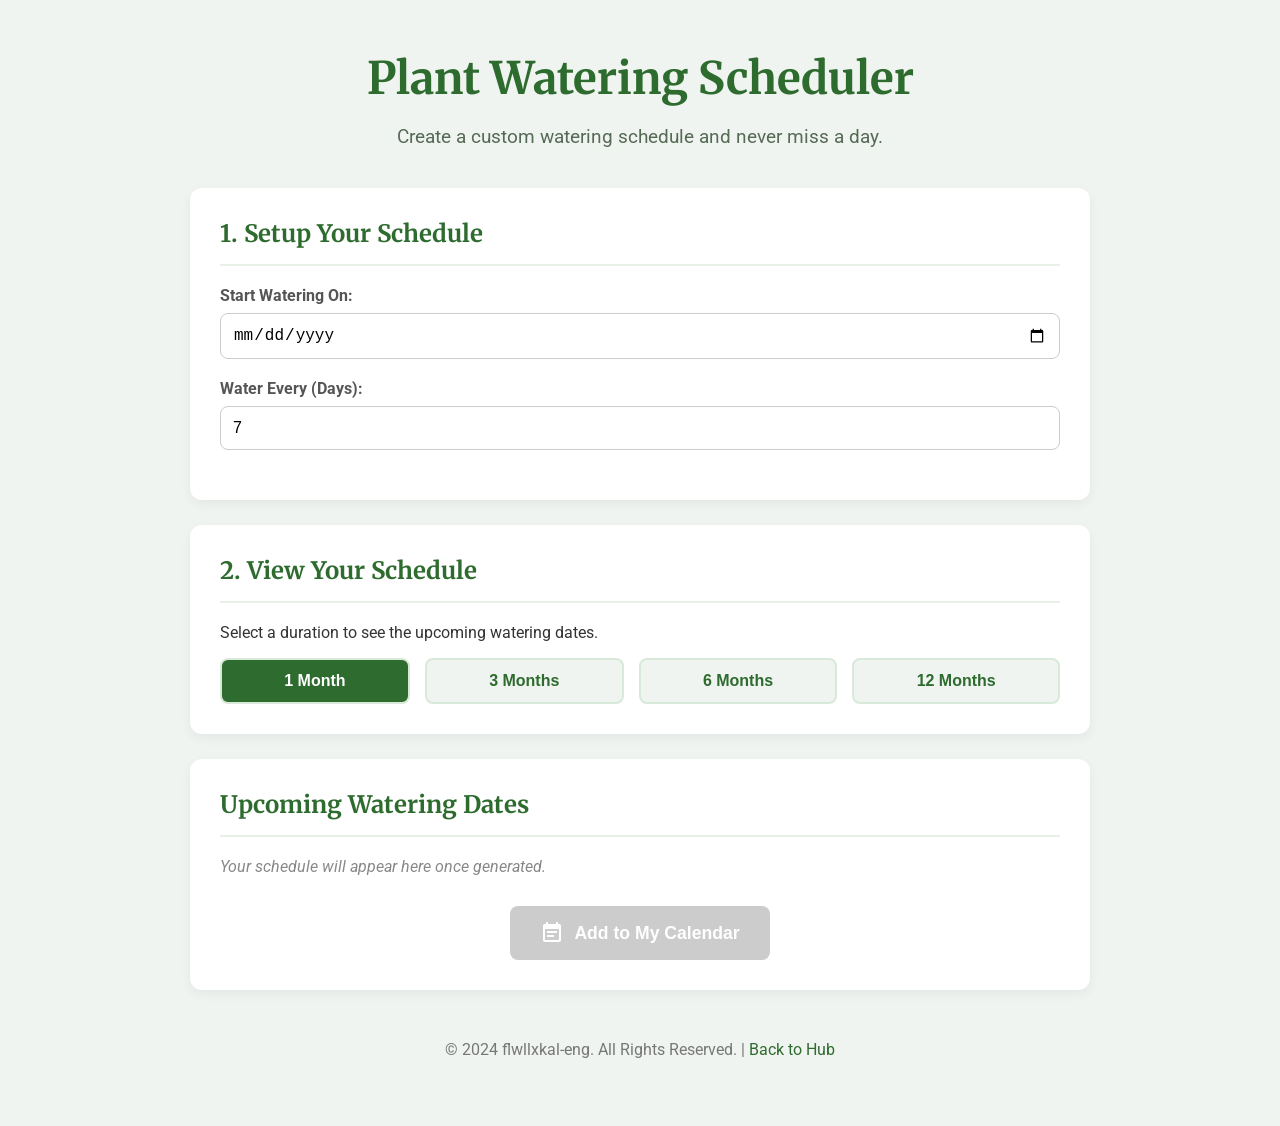
==== series2/index.html @ 16d80667 "feat: Create Series #2 - Plant Watering Scheduler" ====
<!DOCTYPE html>
<html lang="en">
<head>
    <meta charset="UTF-8">
    <meta name="viewport" content="width=device-width, initial-scale=1.0">
    <title>Series #2: Plant Watering Scheduler</title>
    <meta name="description" content="A tool to create and track a watering schedule for your plants.">
    <link rel="stylesheet" href="style.css">
    <link rel="preconnect" href="https://fonts.googleapis.com">
    <link rel="preconnect" href="https://fonts.gstatic.com" crossorigin>
    <link href="https://fonts.googleapis.com/css2?family=Roboto:wght@400;700&family=Merriweather:wght@400;700&display=swap" rel="stylesheet">
</head>
<body>
    <div class="app-container">
        <header class="app-header">
            <h1>Plant Watering Scheduler</h1>
            <p>Create a custom watering schedule and never miss a day.</p>
        </header>

        <main class="scheduler-tool">
            <div class="controls-card">
                <h2>1. Setup Your Schedule</h2>
                <div class="input-group">
                    <label for="start-date">Start Watering On:</label>
                    <input type="date" id="start-date" name="start-date">
                </div>
                <div class="input-group">
                    <label for="watering-interval">Water Every (Days):</label>
                    <input type="number" id="watering-interval" name="watering-interval" value="7" min="1">
                </div>
            </div>

            <div class="duration-card">
                <h2>2. View Your Schedule</h2>
                <p>Select a duration to see the upcoming watering dates.</p>
                <div class="duration-buttons">
                    <button class="duration-btn active" data-months="1">1 Month</button>
                    <button class="duration-btn" data-months="3">3 Months</button>
                    <button class="duration-btn" data-months="6">6 Months</button>
                    <button class="duration-btn" data-months="12">12 Months</button>
                </div>
            </div>

            <div id="schedule-output" class="schedule-output-card">
                <h2>Upcoming Watering Dates</h2>
                <div id="schedule-list" class="schedule-list">
                    <p class="placeholder">Your schedule will appear here once generated.</p>
                </div>
                <div class="export-section">
                     <button id="export-calendar-btn" class="export-btn" disabled>
                        <svg xmlns="http://www.w3.org/2000/svg" height="24px" viewBox="0 0 24 24" width="24px" fill="#FFFFFF"><path d="M0 0h24v24H0z" fill="none"/><path d="M17 10H7v2h10v-2zm2-7h-1V1h-2v2H8V1H6v2H5c-1.11 0-1.99.9-1.99 2L3 19c0 1.1.89 2 2 2h14c1.1 0 2-.9 2-2V5c0-1.1-.9-2-2-2zm0 16H5V8h14v11zm-5-5H7v2h7v-2z"/></svg>
                        <span>Add to My Calendar</span>
                    </button>
                </div>
            </div>
        </main>

        <footer class="app-footer">
            <p>&copy; 2024 flwllxkal-eng. All Rights Reserved. | <a href="../">Back to Hub</a></p>
        </footer>
    </div>
    <script src="main.js"></script>
</body>
</html>
---- series2/style.css ----
body {
    font-family: 'Roboto', sans-serif;
    background-color: #f0f4f0; /* Light greenish-gray */
    color: #333;
    margin: 0;
}

.app-container {
    max-width: 900px;
    margin: 30px auto;
    padding: 20px;
}

/* Header */
.app-header {
    text-align: center;
    margin-bottom: 40px;
}

.app-header h1 {
    font-family: 'Merriweather', serif;
    font-size: 2.8rem;
    color: #2e6b2e; /* Dark Green */
    margin: 0;
}

.app-header p {
    font-size: 1.2rem;
    color: #556b55; /* Muted Green */
}

/* Main Tool Area */
.scheduler-tool > * {
    background-color: #ffffff;
    border-radius: 12px;
    padding: 30px;
    margin-bottom: 25px;
    box-shadow: 0 4px 12px rgba(0, 0, 0, 0.05);
}

/* Input & Controls */
.controls-card h2, .duration-card h2, .schedule-output-card h2 {
    font-family: 'Merriweather', serif;
    color: #2e6b2e;
    margin-top: 0;
    border-bottom: 2px solid #e8f0e8;
    padding-bottom: 15px;
}

.input-group {
    margin-bottom: 20px;
    display: flex;
    flex-direction: column;
}

.input-group label {
    font-weight: bold;
    margin-bottom: 8px;
    color: #555;
}

.input-group input {
    padding: 12px;
    border: 1px solid #ccc;
    border-radius: 8px;
    font-size: 1rem;
}

/* Duration Buttons */
.duration-buttons {
    display: flex;
    gap: 15px;
    flex-wrap: wrap;
}

.duration-btn {
    flex-grow: 1;
    padding: 12px 20px;
    font-size: 1rem;
    font-weight: bold;
    background-color: #f0f4f0;
    color: #2e6b2e;
    border: 2px solid #d9e9d9;
    border-radius: 8px;
    cursor: pointer;
    transition: background-color 0.2s, color 0.2s;
}

.duration-btn.active, .duration-btn:hover {
    background-color: #2e6b2e; /* Dark Green */
    color: #ffffff;
}

/* Schedule Output */
.schedule-list {
    margin-top: 20px;
}

.schedule-list .placeholder {
    color: #888;
    font-style: italic;
}

.schedule-item {
    padding: 15px;
    background-color: #f9fdf9;
    border-left: 5px solid #68a068; /* Softer Green */
    margin-bottom: 10px;
    border-radius: 0 8px 8px 0;
}

.schedule-item:nth-child(even) {
    background-color: #f4faf4;
}

/* Export Section */
.export-section {
    text-align: center;
    margin-top: 30px;
}

.export-btn {
    background-color: #2e6b2e; /* Dark Green */
    color: white;
    font-size: 1.1rem;
    font-weight: bold;
    padding: 15px 30px;
    border: none;
    border-radius: 8px;
    cursor: pointer;
    display: inline-flex;
    align-items: center;
    gap: 10px;
    transition: background-color 0.3s, transform 0.2s;
}

.export-btn:hover:not(:disabled) {
    background-color: #245524; /* Darker Green */
    transform: translateY(-2px);
}

.export-btn:disabled {
    background-color: #cccccc;
    cursor: not-allowed;
}

/* Footer */
.app-footer {
    text-align: center;
    margin-top: 50px;
    color: #777;
}

.app-footer a {
    color: #2e6b2e;
    text-decoration: none;
}

.app-footer a:hover {
    text-decoration: underline;
}
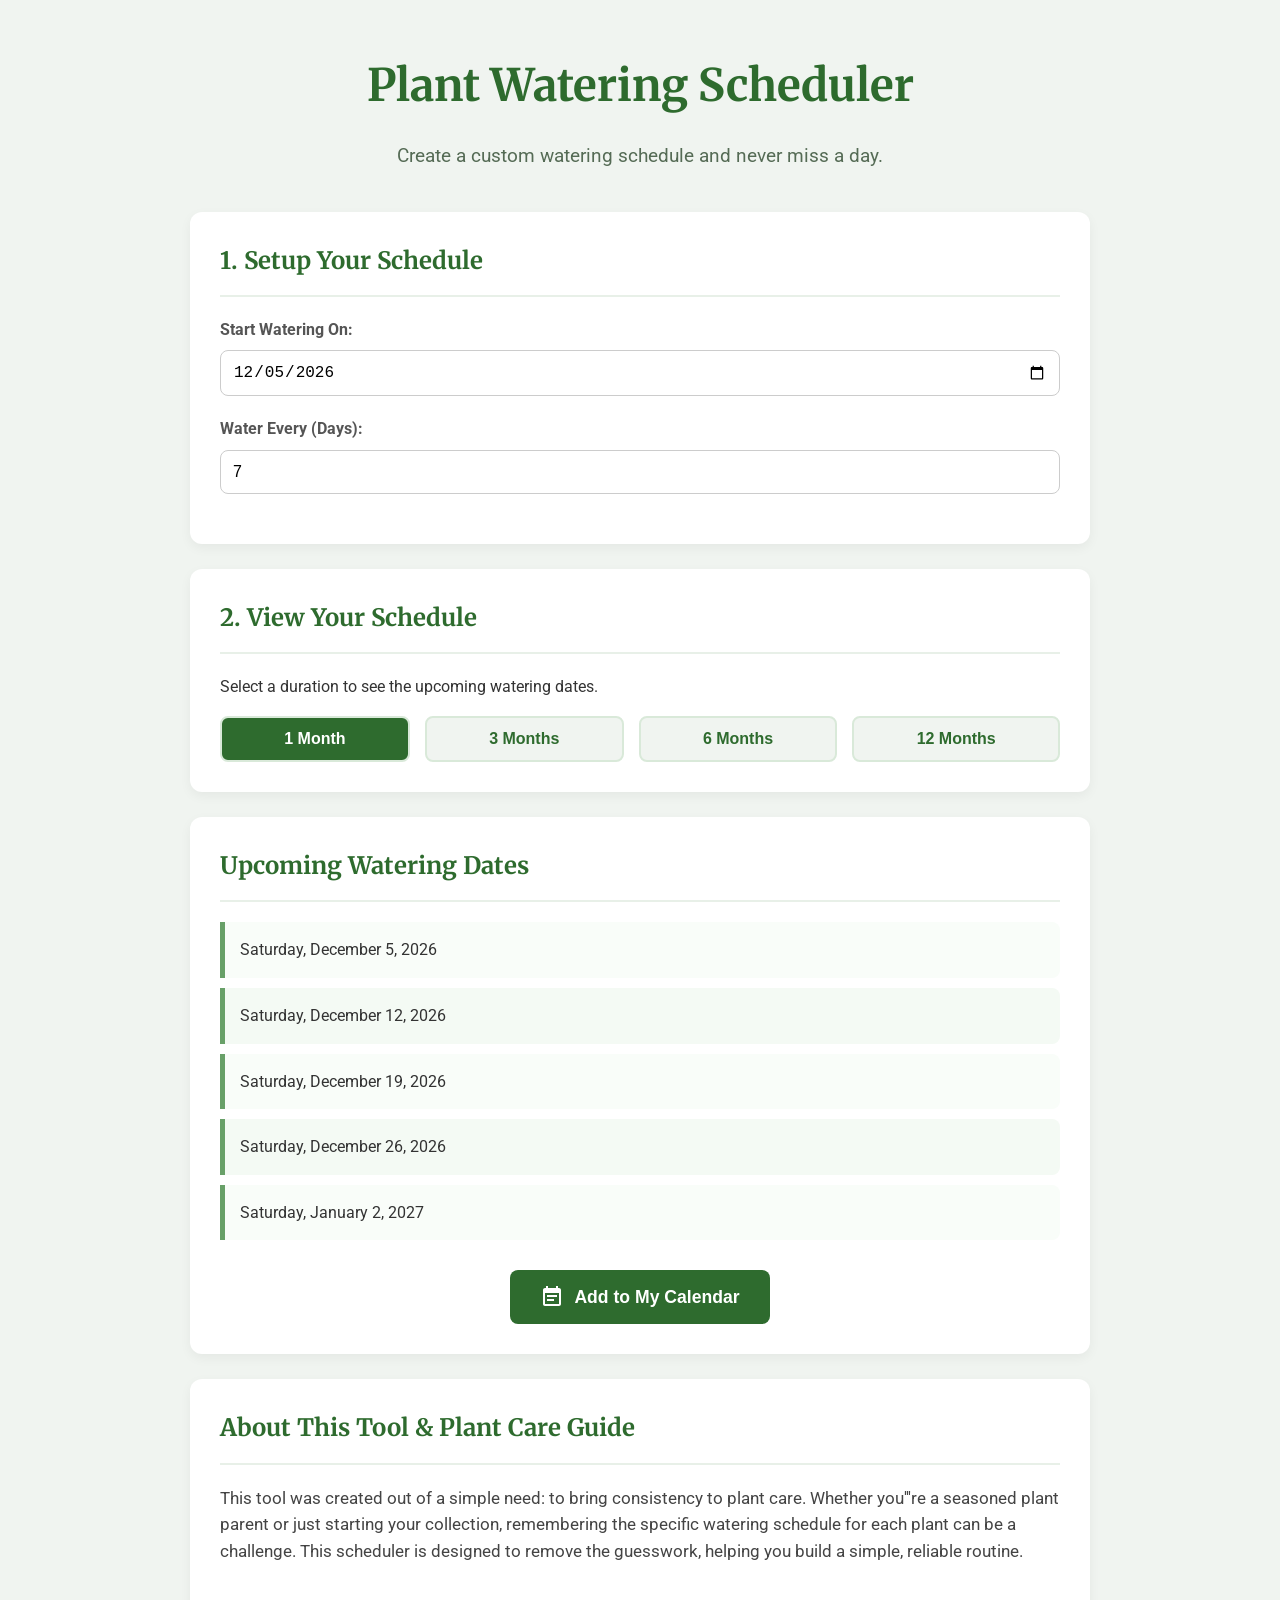
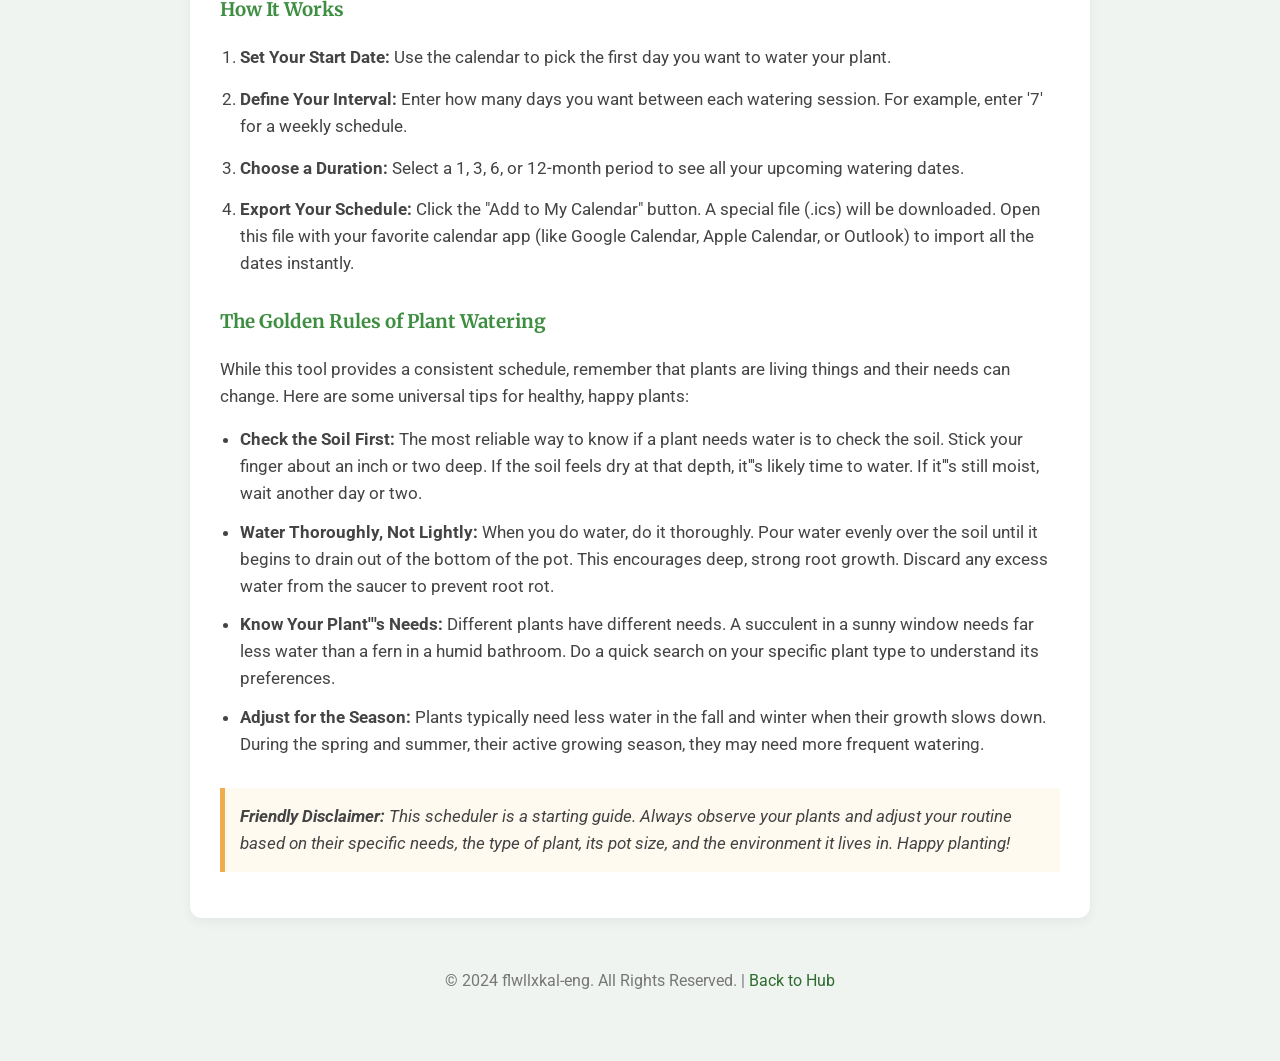
==== commit 0f2c9e37: "feat(series2): Add detailed content and guide" ====
--- a/series2/index.html
+++ b/series2/index.html
@@ -4,7 +4,7 @@
     <meta charset="UTF-8">
     <meta name="viewport" content="width=device-width, initial-scale=1.0">
     <title>Series #2: Plant Watering Scheduler</title>
-    <meta name="description" content="A tool to create and track a watering schedule for your plants.">
+    <meta name="description" content="A free and easy tool to create and track a watering schedule for your plants. Generate a custom calendar and export it with one click.">
     <link rel="stylesheet" href="style.css">
     <link rel="preconnect" href="https://fonts.googleapis.com">
     <link rel="preconnect" href="https://fonts.gstatic.com" crossorigin>
@@ -55,10 +55,34 @@
             </div>
         </main>
 
+        <section class="content-guide">
+            <h2>About This Tool & Plant Care Guide</h2>
+            <p>This tool was created out of a simple need: to bring consistency to plant care. Whether you'''re a seasoned plant parent or just starting your collection, remembering the specific watering schedule for each plant can be a challenge. This scheduler is designed to remove the guesswork, helping you build a simple, reliable routine.</p>
+
+            <h3>How It Works</h3>
+            <ol>
+                <li><strong>Set Your Start Date:</strong> Use the calendar to pick the first day you want to water your plant.</li>
+                <li><strong>Define Your Interval:</strong> Enter how many days you want between each watering session. For example, enter '7' for a weekly schedule.</li>
+                <li><strong>Choose a Duration:</strong> Select a 1, 3, 6, or 12-month period to see all your upcoming watering dates.</li>
+                <li><strong>Export Your Schedule:</strong> Click the "Add to My Calendar" button. A special file (.ics) will be downloaded. Open this file with your favorite calendar app (like Google Calendar, Apple Calendar, or Outlook) to import all the dates instantly.</li>
+            </ol>
+
+            <h3>The Golden Rules of Plant Watering</h3>
+            <p>While this tool provides a consistent schedule, remember that plants are living things and their needs can change. Here are some universal tips for healthy, happy plants:</p>
+            <ul>
+                <li><strong>Check the Soil First:</strong> The most reliable way to know if a plant needs water is to check the soil. Stick your finger about an inch or two deep. If the soil feels dry at that depth, it'''s likely time to water. If it'''s still moist, wait another day or two.</li>
+                <li><strong>Water Thoroughly, Not Lightly:</strong> When you do water, do it thoroughly. Pour water evenly over the soil until it begins to drain out of the bottom of the pot. This encourages deep, strong root growth. Discard any excess water from the saucer to prevent root rot.</li>
+                <li><strong>Know Your Plant'''s Needs:</strong> Different plants have different needs. A succulent in a sunny window needs far less water than a fern in a humid bathroom. Do a quick search on your specific plant type to understand its preferences.</li>
+                <li><strong>Adjust for the Season:</strong> Plants typically need less water in the fall and winter when their growth slows down. During the spring and summer, their active growing season, they may need more frequent watering.</li>
+            </ul>
+
+            <p class="disclaimer"><strong>Friendly Disclaimer:</strong> This scheduler is a starting guide. Always observe your plants and adjust your routine based on their specific needs, the type of plant, its pot size, and the environment it lives in. Happy planting!</p>
+        </section>
+
         <footer class="app-footer">
             <p>&copy; 2024 flwllxkal-eng. All Rights Reserved. | <a href="../">Back to Hub</a></p>
         </footer>
     </div>
     <script src="main.js"></script>
 </body>
-</html>
+</html>
--- a/series2/style.css
+++ b/series2/style.css
@@ -2,6 +2,7 @@
     font-family: 'Roboto', sans-serif;
     background-color: #f0f4f0; /* Light greenish-gray */
     color: #333;
+    line-height: 1.6;
     margin: 0;
 }
 
@@ -29,8 +30,8 @@
     color: #556b55; /* Muted Green */
 }
 
-/* Main Tool Area */
-.scheduler-tool > * {
+/* Main Tool Area & Content Guide */
+.scheduler-tool > *, .content-guide {
     background-color: #ffffff;
     border-radius: 12px;
     padding: 30px;
@@ -38,8 +39,8 @@
     box-shadow: 0 4px 12px rgba(0, 0, 0, 0.05);
 }
 
-/* Input & Controls */
-.controls-card h2, .duration-card h2, .schedule-output-card h2 {
+/* Card Headings */
+.controls-card h2, .duration-card h2, .schedule-output-card h2, .content-guide h2 {
     font-family: 'Merriweather', serif;
     color: #2e6b2e;
     margin-top: 0;
@@ -144,6 +145,41 @@
     cursor: not-allowed;
 }
 
+/* Content Guide Section */
+.content-guide h3 {
+    font-family: 'Merriweather', serif;
+    color: #3e8e41; /* Brighter Green */
+    margin-top: 30px;
+}
+
+.content-guide p,
+.content-guide li {
+    color: #444;
+    font-size: 1.05rem;
+}
+
+.content-guide ol,
+.content-guide ul {
+    padding-left: 20px;
+    margin-top: 10px;
+}
+
+.content-guide ol li {
+    margin-bottom: 15px;
+}
+
+.content-guide ul li {
+    margin-bottom: 12px;
+}
+
+.content-guide .disclaimer {
+    margin-top: 30px;
+    padding: 15px;
+    background-color: #fefaf0;
+    border-left: 5px solid #f0ad4e; /* Warning yellow */
+    font-style: italic;
+}
+
 /* Footer */
 .app-footer {
     text-align: center;
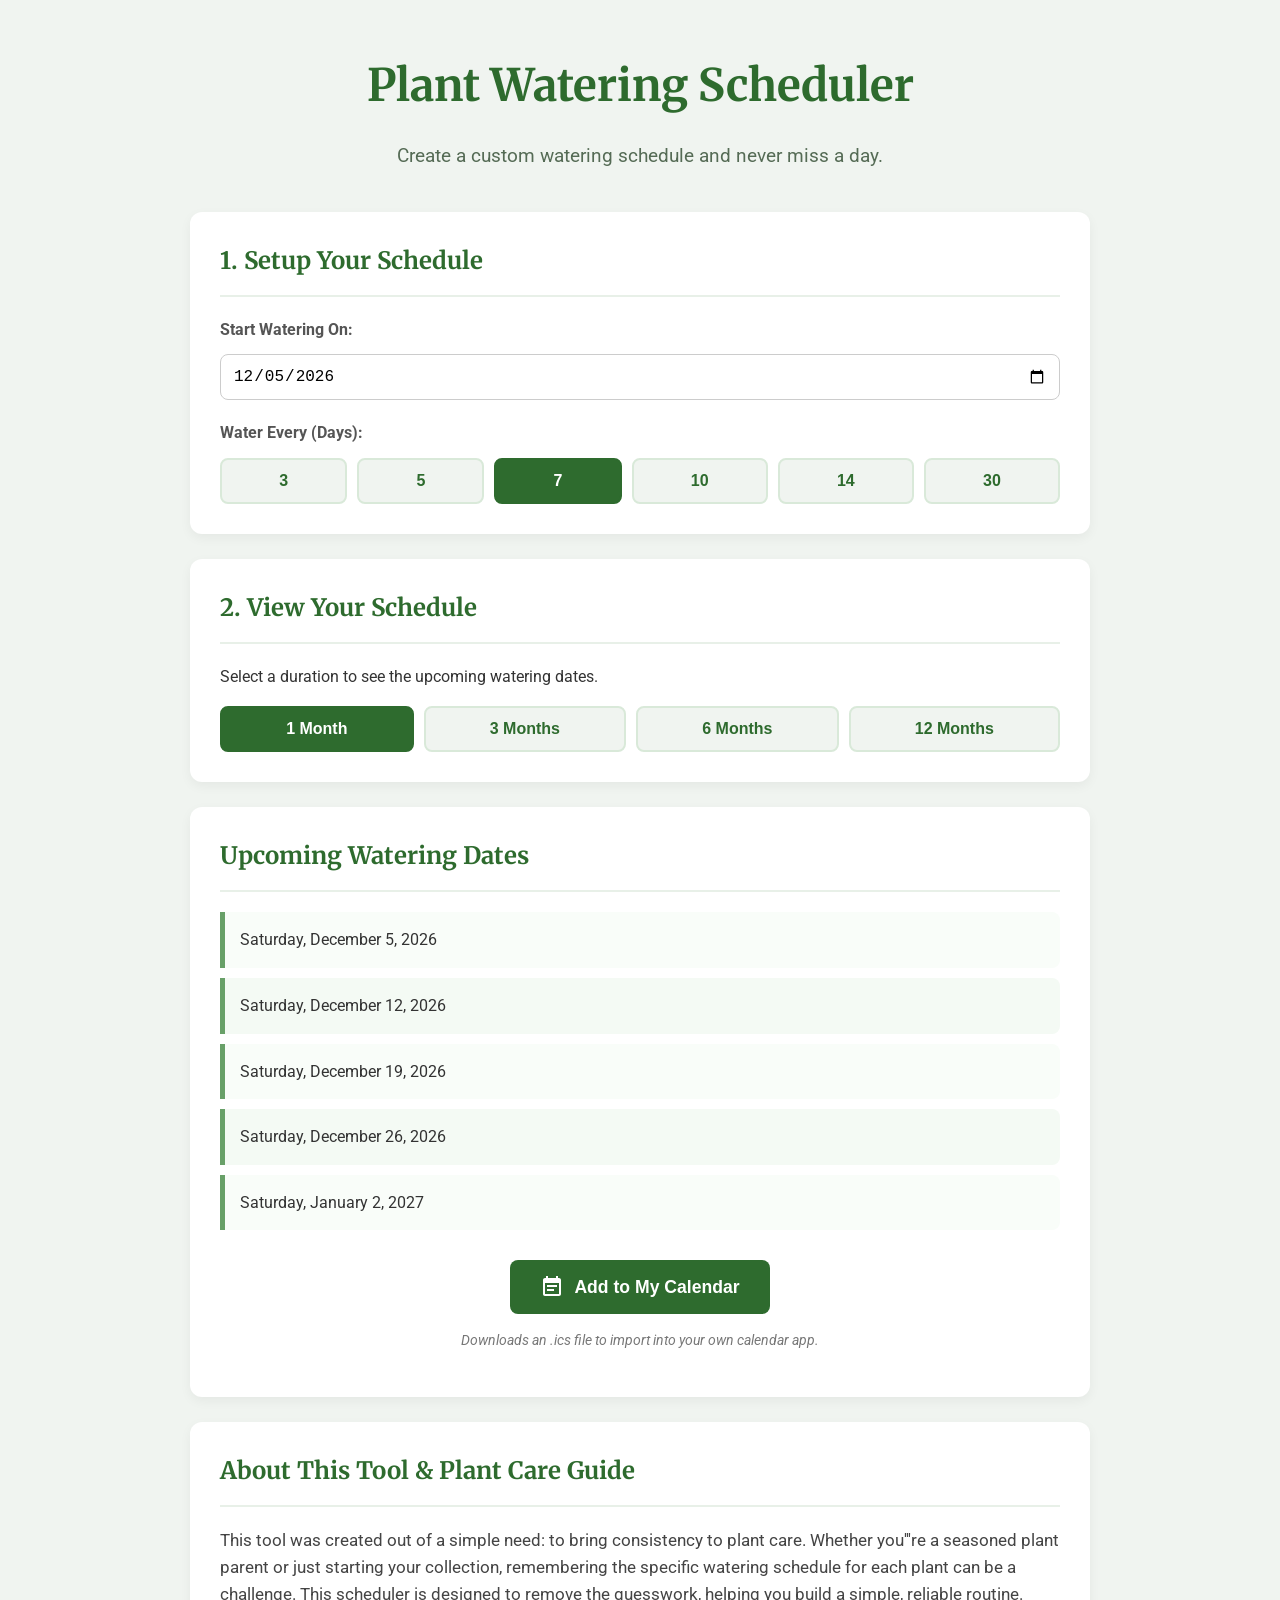
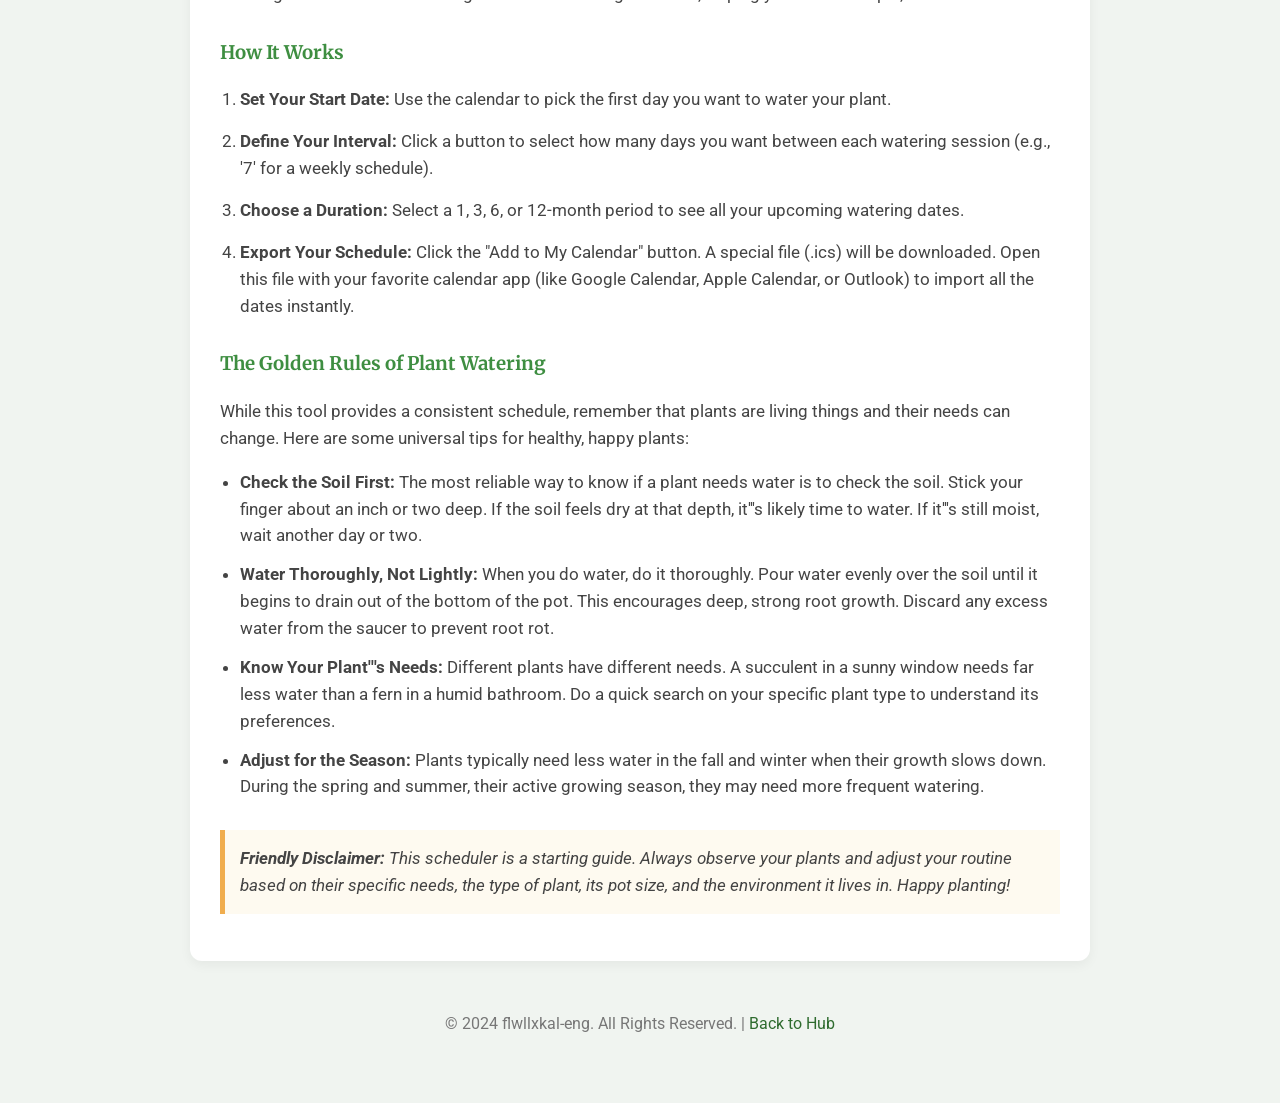
==== commit 21c740ac: "feat(series2): Improve UI and UX based on feedback" ====
--- a/series2/index.html
+++ b/series2/index.html
@@ -26,7 +26,16 @@
                 </div>
                 <div class="input-group">
                     <label for="watering-interval">Water Every (Days):</label>
-                    <input type="number" id="watering-interval" name="watering-interval" value="7" min="1">
+                    <!-- Hidden input to store the actual value -->
+                    <input type="hidden" id="watering-interval" name="watering-interval" value="7">
+                    <div class="interval-buttons">
+                        <button class="interval-btn" data-interval="3">3</button>
+                        <button class="interval-btn" data-interval="5">5</button>
+                        <button class="interval-btn active" data-interval="7">7</button>
+                        <button class="interval-btn" data-interval="10">10</button>
+                        <button class="interval-btn" data-interval="14">14</button>
+                        <button class="interval-btn" data-interval="30">30</button>
+                    </div>
                 </div>
             </div>
 
@@ -51,6 +60,7 @@
                         <svg xmlns="http://www.w3.org/2000/svg" height="24px" viewBox="0 0 24 24" width="24px" fill="#FFFFFF"><path d="M0 0h24v24H0z" fill="none"/><path d="M17 10H7v2h10v-2zm2-7h-1V1h-2v2H8V1H6v2H5c-1.11 0-1.99.9-1.99 2L3 19c0 1.1.89 2 2 2h14c1.1 0 2-.9 2-2V5c0-1.1-.9-2-2-2zm0 16H5V8h14v11zm-5-5H7v2h7v-2z"/></svg>
                         <span>Add to My Calendar</span>
                     </button>
+                    <p class="export-note">Downloads an .ics file to import into your own calendar app.</p>
                 </div>
             </div>
         </main>
@@ -62,7 +72,7 @@
             <h3>How It Works</h3>
             <ol>
                 <li><strong>Set Your Start Date:</strong> Use the calendar to pick the first day you want to water your plant.</li>
-                <li><strong>Define Your Interval:</strong> Enter how many days you want between each watering session. For example, enter '7' for a weekly schedule.</li>
+                <li><strong>Define Your Interval:</strong> Click a button to select how many days you want between each watering session (e.g., '7' for a weekly schedule).</li>
                 <li><strong>Choose a Duration:</strong> Select a 1, 3, 6, or 12-month period to see all your upcoming watering dates.</li>
                 <li><strong>Export Your Schedule:</strong> Click the "Add to My Calendar" button. A special file (.ics) will be downloaded. Open this file with your favorite calendar app (like Google Calendar, Apple Calendar, or Outlook) to import all the dates instantly.</li>
             </ol>
--- a/series2/style.css
+++ b/series2/style.css
@@ -50,33 +50,38 @@
 
 .input-group {
     margin-bottom: 20px;
-    display: flex;
-    flex-direction: column;
+}
+
+.input-group:last-child {
+    margin-bottom: 0;
 }
 
 .input-group label {
     font-weight: bold;
-    margin-bottom: 8px;
+    margin-bottom: 12px;
     color: #555;
-}
-
-.input-group input {
+    display: block;
+}
+
+.input-group input[type="date"] {
     padding: 12px;
     border: 1px solid #ccc;
     border-radius: 8px;
     font-size: 1rem;
-}
-
-/* Duration Buttons */
-.duration-buttons {
+    width: 100%;
+    box-sizing: border-box;
+}
+
+/* Interval & Duration Buttons */
+.interval-buttons, .duration-buttons {
     display: flex;
-    gap: 15px;
+    gap: 10px;
     flex-wrap: wrap;
 }
 
-.duration-btn {
+.interval-btn, .duration-btn {
     flex-grow: 1;
-    padding: 12px 20px;
+    padding: 12px 15px;
     font-size: 1rem;
     font-weight: bold;
     background-color: #f0f4f0;
@@ -84,12 +89,15 @@
     border: 2px solid #d9e9d9;
     border-radius: 8px;
     cursor: pointer;
+    text-align: center;
     transition: background-color 0.2s, color 0.2s;
 }
 
+.interval-btn.active, .interval-btn:hover,
 .duration-btn.active, .duration-btn:hover {
     background-color: #2e6b2e; /* Dark Green */
     color: #ffffff;
+    border-color: #2e6b2e;
 }
 
 /* Schedule Output */
@@ -145,6 +153,13 @@
     cursor: not-allowed;
 }
 
+.export-note {
+    font-size: 0.9rem;
+    color: #777;
+    margin-top: 15px;
+    font-style: italic;
+}
+
 /* Content Guide Section */
 .content-guide h3 {
     font-family: 'Merriweather', serif;
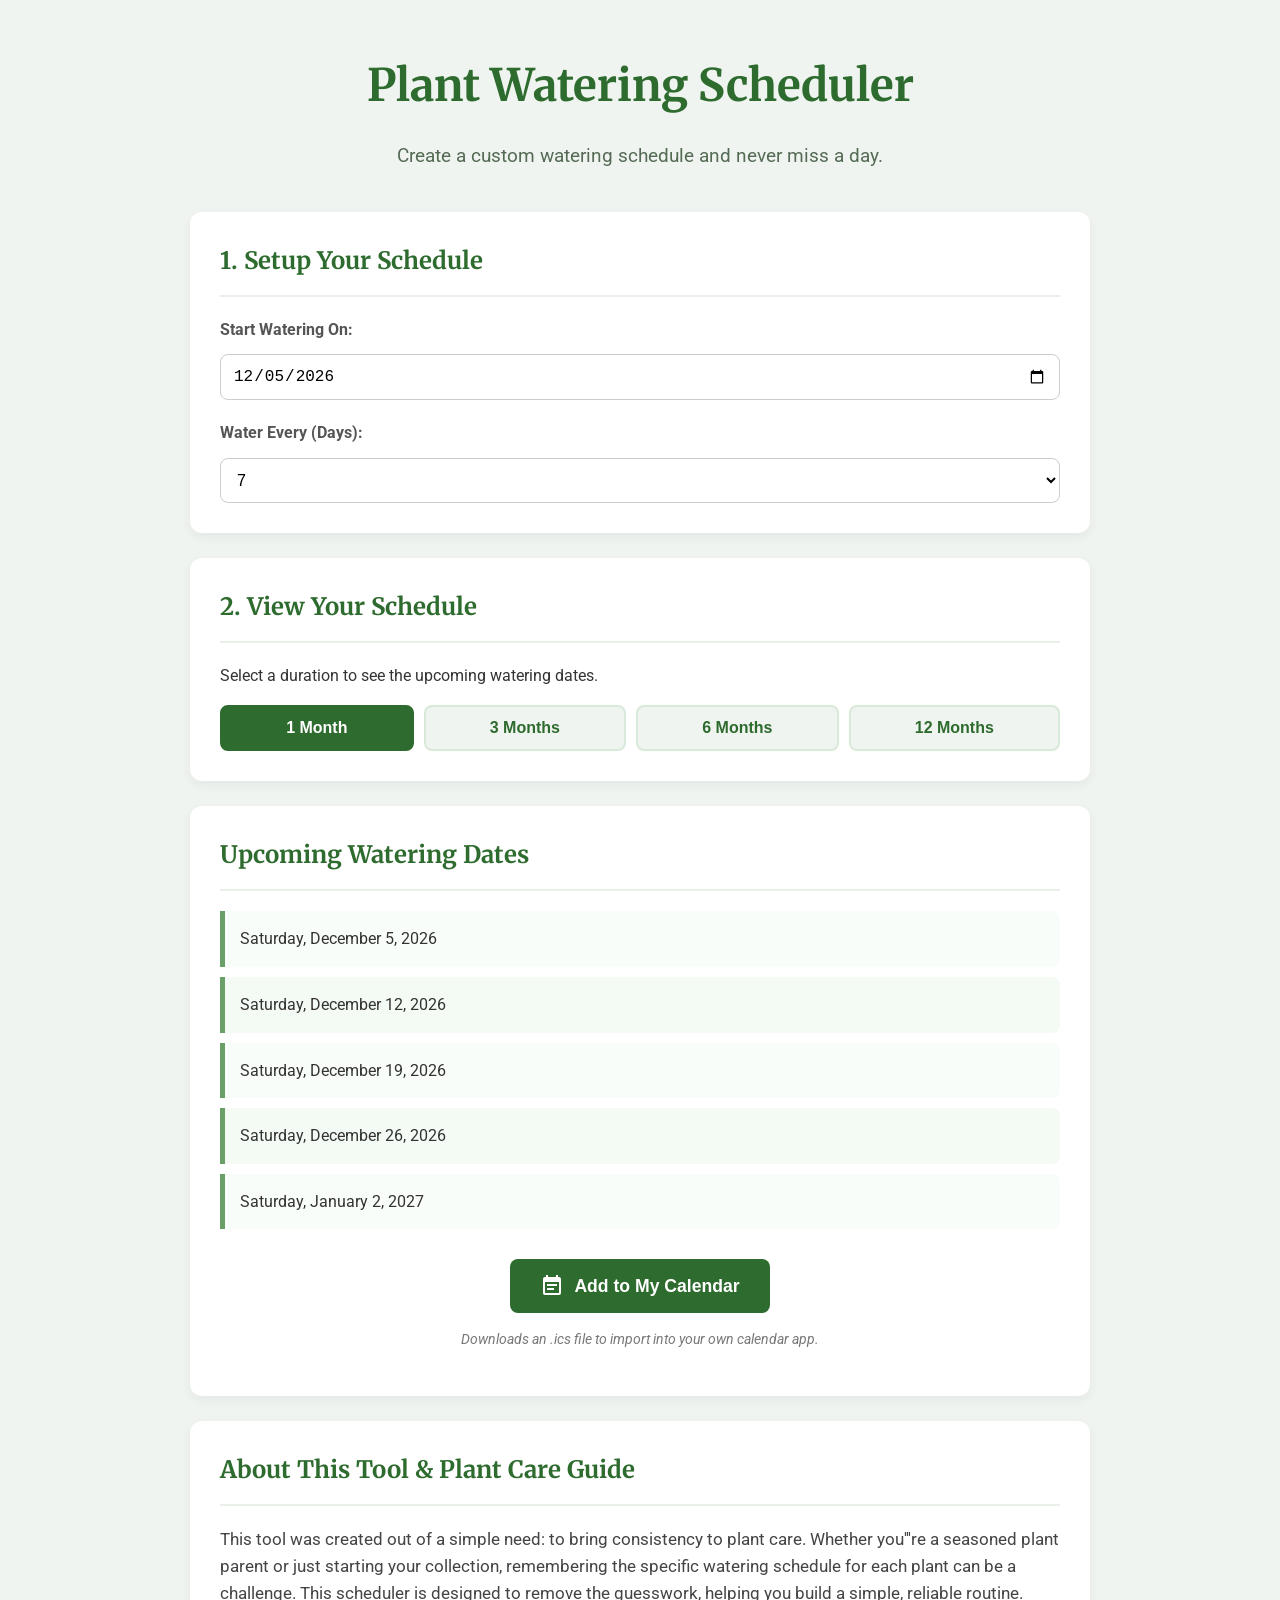
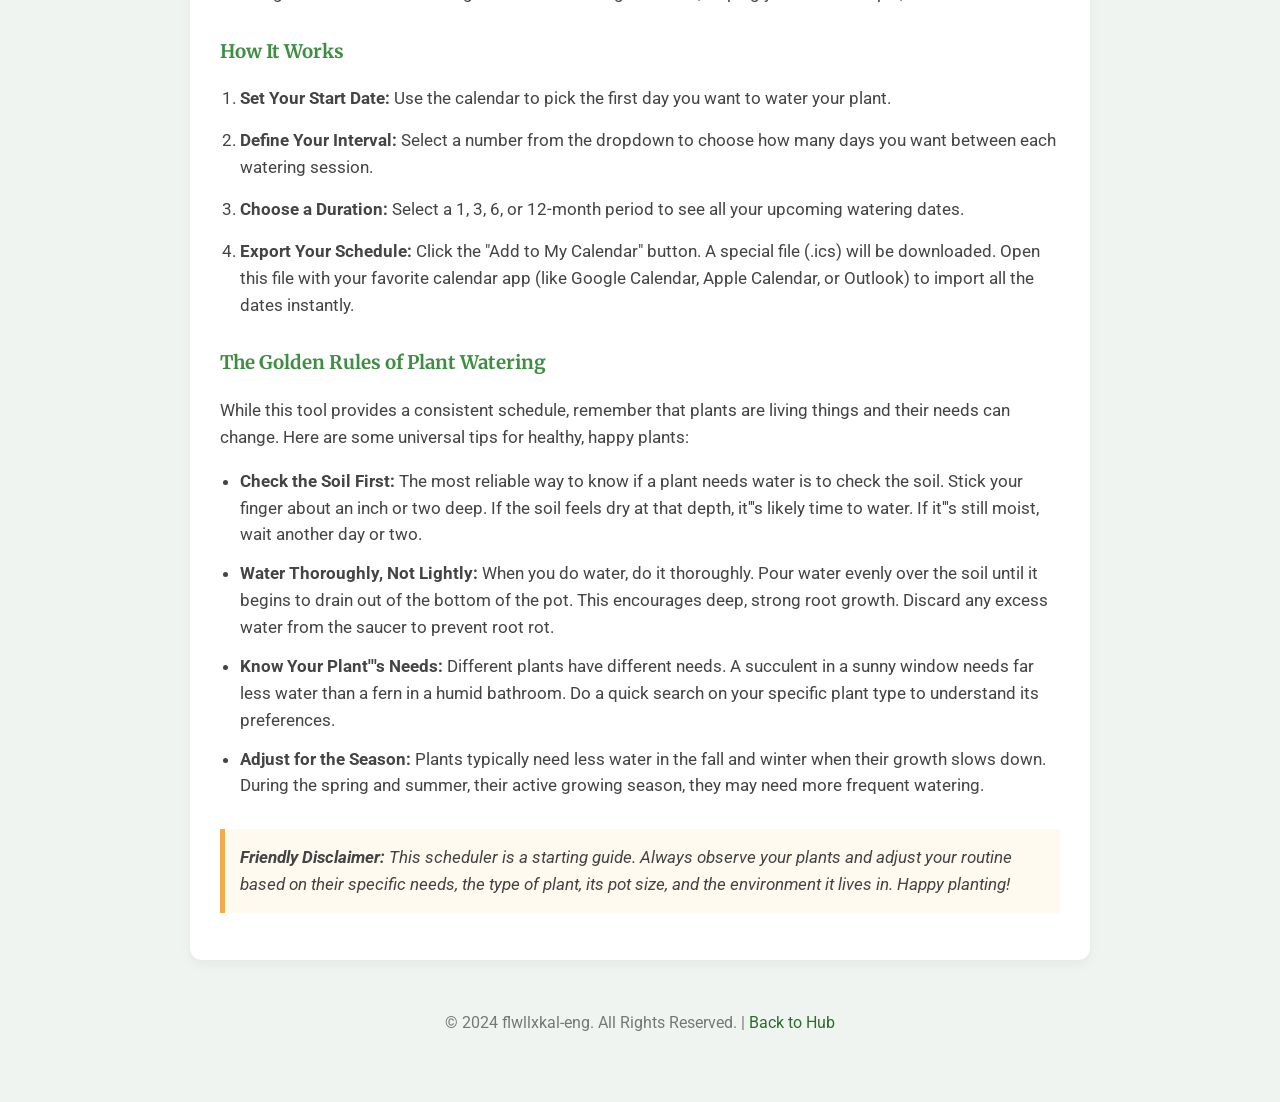
==== commit bafd12e7: "feat(series2): Replace interval buttons with a dropdown selector" ====
--- a/series2/index.html
+++ b/series2/index.html
@@ -26,16 +26,9 @@
                 </div>
                 <div class="input-group">
                     <label for="watering-interval">Water Every (Days):</label>
-                    <!-- Hidden input to store the actual value -->
-                    <input type="hidden" id="watering-interval" name="watering-interval" value="7">
-                    <div class="interval-buttons">
-                        <button class="interval-btn" data-interval="3">3</button>
-                        <button class="interval-btn" data-interval="5">5</button>
-                        <button class="interval-btn active" data-interval="7">7</button>
-                        <button class="interval-btn" data-interval="10">10</button>
-                        <button class="interval-btn" data-interval="14">14</button>
-                        <button class="interval-btn" data-interval="30">30</button>
-                    </div>
+                    <select id="watering-interval" name="watering-interval">
+                        <!-- Options from 1 to 100 will be generated by JavaScript -->
+                    </select>
                 </div>
             </div>
 
@@ -72,7 +65,7 @@
             <h3>How It Works</h3>
             <ol>
                 <li><strong>Set Your Start Date:</strong> Use the calendar to pick the first day you want to water your plant.</li>
-                <li><strong>Define Your Interval:</strong> Click a button to select how many days you want between each watering session (e.g., '7' for a weekly schedule).</li>
+                <li><strong>Define Your Interval:</strong> Select a number from the dropdown to choose how many days you want between each watering session.</li>
                 <li><strong>Choose a Duration:</strong> Select a 1, 3, 6, or 12-month period to see all your upcoming watering dates.</li>
                 <li><strong>Export Your Schedule:</strong> Click the "Add to My Calendar" button. A special file (.ics) will be downloaded. Open this file with your favorite calendar app (like Google Calendar, Apple Calendar, or Outlook) to import all the dates instantly.</li>
             </ol>
--- a/series2/style.css
+++ b/series2/style.css
@@ -63,23 +63,24 @@
     display: block;
 }
 
-.input-group input[type="date"] {
+.input-group input[type="date"], .input-group select {
     padding: 12px;
     border: 1px solid #ccc;
     border-radius: 8px;
     font-size: 1rem;
     width: 100%;
     box-sizing: border-box;
-}
-
-/* Interval & Duration Buttons */
-.interval-buttons, .duration-buttons {
+    background-color: white;
+}
+
+/* Duration Buttons */
+.duration-buttons {
     display: flex;
     gap: 10px;
     flex-wrap: wrap;
 }
 
-.interval-btn, .duration-btn {
+.duration-btn {
     flex-grow: 1;
     padding: 12px 15px;
     font-size: 1rem;
@@ -93,7 +94,6 @@
     transition: background-color 0.2s, color 0.2s;
 }
 
-.interval-btn.active, .interval-btn:hover,
 .duration-btn.active, .duration-btn:hover {
     background-color: #2e6b2e; /* Dark Green */
     color: #ffffff;
